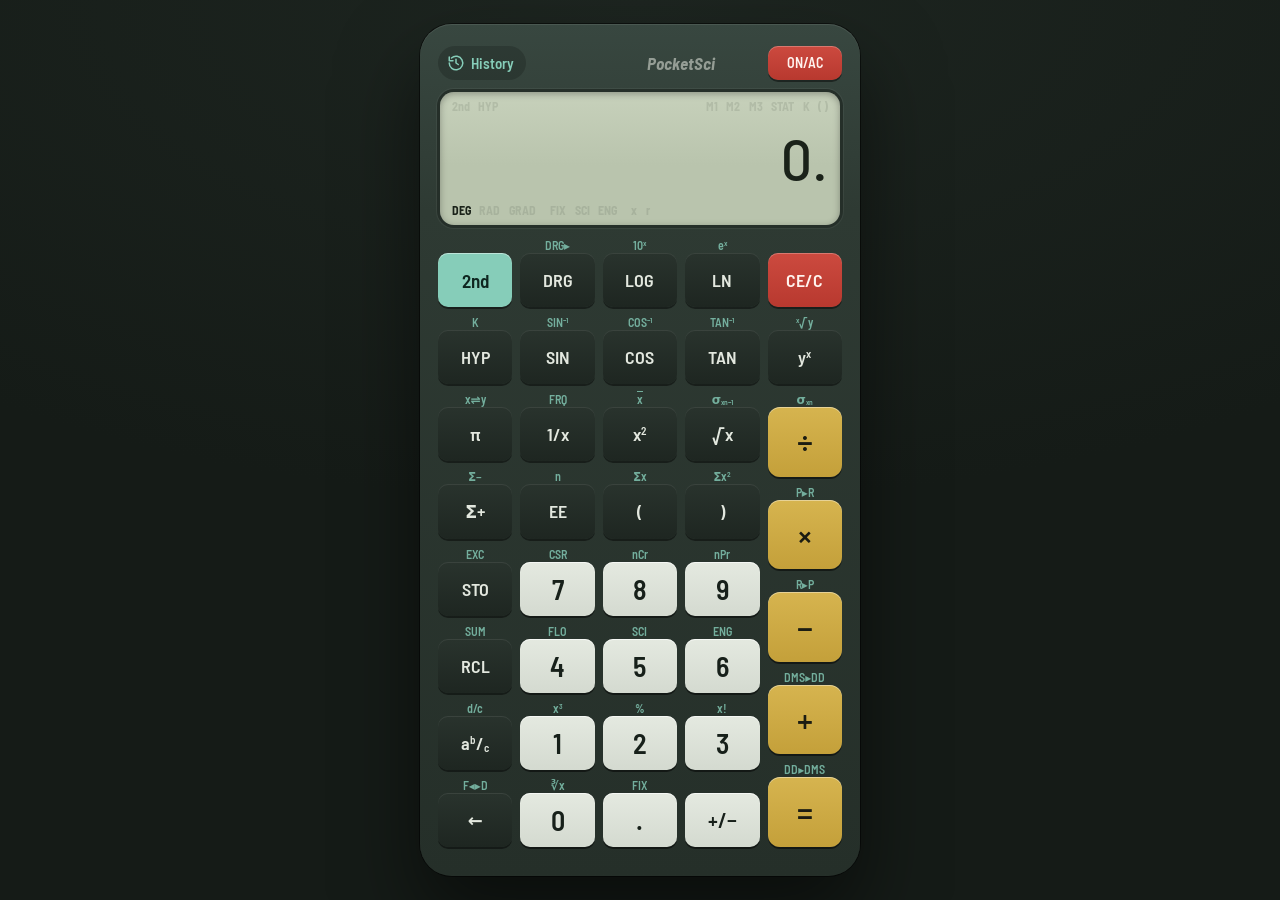
==== index.html @ e530f20f "Add files via upload" ====
<!doctype html>
<html lang="en">
<head>
  <meta charset="utf-8">
  <meta name="viewport" content="width=device-width, initial-scale=1, viewport-fit=cover">
  <meta name="theme-color" content="#2e3a33">
  <meta name="apple-mobile-web-app-capable" content="yes">
  <meta name="mobile-web-app-capable" content="yes">
  <meta name="apple-mobile-web-app-status-bar-style" content="black-translucent">
  <meta name="apple-mobile-web-app-title" content="PocketSci">
  <link rel="manifest" href="manifest.webmanifest">
  <link rel="apple-touch-icon" href="apple-touch-icon.png">
  <meta name="description" content="PocketSci: a pocket scientific calculator for your phone and computer. Fractions, DMS, statistics, 3 memories and the classic AOS order of operations.">
  <title>PocketSci</title>
  <link rel="icon" href="data:image/svg+xml,%3Csvg xmlns='http://www.w3.org/2000/svg' viewBox='0 0 32 32'%3E%3Crect x='5' y='1.5' width='22' height='29' rx='5' fill='%232e3a33'/%3E%3Crect x='8' y='5' width='16' height='7' rx='1.5' fill='%23b9c4ad'/%3E%3Crect x='8' y='15' width='4' height='3' rx='1' fill='%2386cdb9'/%3E%3Crect x='14' y='15' width='4' height='3' rx='1' fill='%23d4dad0'/%3E%3Crect x='20' y='15' width='4' height='3' rx='1' fill='%23c4a03a'/%3E%3Crect x='8' y='20' width='4' height='3' rx='1' fill='%23d4dad0'/%3E%3Crect x='14' y='20' width='4' height='3' rx='1' fill='%23d4dad0'/%3E%3Crect x='20' y='20' width='4' height='3' rx='1' fill='%23c4a03a'/%3E%3Crect x='8' y='25' width='4' height='3' rx='1' fill='%23d4dad0'/%3E%3Crect x='14' y='25' width='4' height='3' rx='1' fill='%23d4dad0'/%3E%3Crect x='20' y='25' width='4' height='3' rx='1' fill='%23c4a03a'/%3E%3C/svg%3E">
  <link rel="preconnect" href="https://fonts.googleapis.com">
  <link rel="preconnect" href="https://fonts.gstatic.com" crossorigin>
  <link rel="stylesheet" href="https://fonts.googleapis.com/css2?family=Barlow:wght@500;600&family=Barlow+Semi+Condensed:ital,wght@0,500;0,600;0,700;1,700&display=swap">
  <link rel="stylesheet" href="style.css">
  <script src="script.js" defer></script>
</head>
<body>
  <main class="calc" id="calc" aria-label="PocketSci scientific calculator">
    <header class="top">
      <button class="hist-btn" id="histBtn" type="button" aria-expanded="false" aria-controls="sheet">
        <svg viewBox="0 0 24 24" fill="none" stroke="currentColor" stroke-width="2" stroke-linecap="round" stroke-linejoin="round" aria-hidden="true">
          <path d="M3 12a9 9 0 1 0 3-6.7"/><path d="M3 4v5h5"/><path d="M12 7v5l3 2"/>
        </svg>
        <span>History</span>
      </button>
      <span class="brand" aria-hidden="true">PocketSci</span>
      <button class="key k-clear" type="button" data-id="onac" aria-label="On, all clear" title="On / all clear (resets memories and statistics)">ON/AC</button>
    </header>

    <section class="lcd" aria-label="Display">
      <div class="ind" id="indTop" aria-hidden="true"></div>
      <div class="readout" id="readout" role="status" aria-live="polite">
        <span class="line" id="line"><span class="prefix" id="prefix"></span><span class="num" id="num"></span><span class="exp" id="exp"></span></span>
      </div>
      <div class="ind" id="indBot" aria-hidden="true"></div>
    </section>

    <div class="padwrap">
      <div class="pad" id="pad" role="group" aria-label="Keypad"></div>

      <section class="sheet" id="sheet" aria-label="History" aria-hidden="true">
        <div class="sheet-head">
          <h2>History</h2>
          <button type="button" id="histClear">Clear</button>
          <button type="button" id="histClose" aria-label="Close history">✕</button>
        </div>
        <p class="hint" id="histHint">Tap a result to reuse it.</p>
        <ol class="hist-list" id="histList"></ol>
        <p class="empty" id="histEmpty">No calculations yet. Results appear here when you press =.</p>
      </section>
    </div>
  </main>
</body>
</html>
---- style.css ----
/* PocketSci — moss-graphite body, sage LCD, brass operators, mint shift */

:root {
  --page: #151b17;
  --body-hi: #384740;
  --body: #2e3a33;
  --body-lo: #252f29;
  --key-fn: #1e2621;
  --key-fn-hi: #29332d;
  --key-fn-ink: #e3e8df;
  --key-num: #d4dad0;
  --key-num-hi: #e4e9e0;
  --key-num-ink: #17201a;
  --key-op: #c4a03a;
  --key-op-hi: #d6b44f;
  --key-op-ink: #1b1c12;
  --key-clear: #b8392f;
  --key-clear-hi: #cc4a3f;
  --key-clear-ink: #fff3ee;
  --shift: #86cdb9;
  --shift-ink: #0f2620;
  --lcd: #b9c4ad;
  --lcd-hi: #c7d1bb;
  --lcd-ink: #1a2219;
  --lcd-ghost: rgba(26, 34, 25, 0.11);
  --sheet: #1f2823;
  --muted: rgba(227, 232, 223, 0.62);
  --font-ui: "Barlow Semi Condensed", "Arial Narrow", system-ui, -apple-system, sans-serif;
  --font-lcd: "Barlow", system-ui, -apple-system, "Segoe UI", sans-serif;
  color-scheme: dark;
}

* { box-sizing: border-box; margin: 0; padding: 0; }

html, body { height: 100%; }

html {
  -webkit-text-size-adjust: 100%;
  touch-action: manipulation;
  background: var(--page);
}

body {
  min-height: 100%;
  background: radial-gradient(120% 80% at 50% 0%, #1d2520 0%, var(--page) 70%);
  color: var(--key-fn-ink);
  font-family: var(--font-ui);
  overscroll-behavior: none;
  -webkit-tap-highlight-color: transparent;
  -webkit-user-select: none;
  user-select: none;
  -webkit-touch-callout: none;
}

button { font: inherit; color: inherit; }

.sr {
  position: absolute;
  width: 1px; height: 1px;
  overflow: hidden;
  clip: rect(0 0 0 0);
  white-space: nowrap;
}

/* ---------- Calculator body ---------- */
.calc {
  position: relative;
  display: flex;
  flex-direction: column;
  width: 100%;
  max-width: 480px;
  height: 100vh;
  height: 100dvh;
  min-height: 560px;
  margin: 0 auto;
  padding:
    max(env(safe-area-inset-top), 8px)
    max(env(safe-area-inset-right), 12px)
    max(env(safe-area-inset-bottom), 14px)
    max(env(safe-area-inset-left), 12px);
  background: linear-gradient(180deg, var(--body-hi) 0%, var(--body) 22%, var(--body-lo) 100%);
}

@media (min-width: 600px) and (min-height: 720px) {
  body { display: grid; place-items: center; padding: 24px; }
  .calc {
    width: 440px;
    height: min(920px, calc(100dvh - 48px));
    padding: 16px 18px 22px;
    border-radius: 32px;
    box-shadow:
      0 40px 80px rgba(0, 0, 0, 0.5),
      0 0 0 1px rgba(0, 0, 0, 0.5),
      inset 0 1px 0 rgba(255, 255, 255, 0.09);
  }
}

/* ---------- Top bar ---------- */
.top {
  display: grid;
  grid-template-columns: repeat(5, 1fr);
  column-gap: 8px;
  align-items: center;
  height: 46px;
  flex: none;
}

.hist-btn {
  grid-column: 1 / span 2;
  justify-self: start;
  display: inline-flex;
  align-items: center;
  gap: 6px;
  height: 34px;
  padding: 0 12px 0 9px;
  border: 0;
  border-radius: 17px;
  background: rgba(0, 0, 0, 0.18);
  color: var(--shift);
  font-size: 15px;
  font-weight: 600;
  cursor: pointer;
}
.hist-btn svg { width: 18px; height: 18px; }
.hist-btn[aria-expanded="true"] { background: var(--shift); color: var(--shift-ink); }

.brand {
  grid-column: 3 / span 2;
  justify-self: center;
  font-size: 17px;
  font-weight: 700;
  font-style: italic;
  letter-spacing: 0.01em;
  color: rgba(227, 232, 223, 0.55);
}

.top .key { height: 34px; font-size: 14px; }

/* ---------- LCD ---------- */
.lcd {
  flex: none;
  margin: 6px 2px 12px;
  padding: 7px 12px 8px;
  border-radius: 14px;
  background: linear-gradient(180deg, var(--lcd-hi), var(--lcd) 55%);
  color: var(--lcd-ink);
  box-shadow:
    inset 0 2px 7px rgba(0, 0, 0, 0.3),
    0 0 0 3px var(--body-lo),
    0 0 0 4px rgba(255, 255, 255, 0.05);
}

.ind {
  display: flex;
  align-items: center;
  gap: 0.7em;
  height: 14px;
  font-size: 12px;
  font-weight: 700;
  line-height: 1;
  white-space: nowrap;
}
.ind span { color: var(--lcd-ghost); }
.ind span.on { color: var(--lcd-ink); }
.ind .i-M1 { margin-left: auto; }
.ind .i-FIX, .ind .i-x { margin-left: 0.5em; }
.ind .prompt { margin-left: auto; color: var(--lcd-ink); min-width: 2em; text-align: right; }

.readout {
  display: flex;
  align-items: center;
  justify-content: flex-end;
  height: clamp(56px, 10dvh, 90px);
  overflow: hidden;
  font-family: var(--font-lcd);
  font-weight: 500;
  font-size: min(13vw, 7dvh, 58px);
  font-variant-numeric: tabular-nums;
  font-feature-settings: "tnum" 1;
  line-height: 1;
}

.line {
  display: inline-flex;
  align-items: baseline;
  white-space: nowrap;
}

.prefix { font-size: 0.42em; font-weight: 600; margin-right: 0.45em; }
.prefix:empty { display: none; }

.exp {
  align-self: flex-start;
  margin-left: 0.22em;
  font-size: 0.5em;
  line-height: 1;
}
.exp:empty { display: none; }

/* fraction glyphs drawn with borders so they render everywhere */
.fb, .ub {
  display: inline-block;
  position: relative;
  width: 0.26em;
  height: 0.5em;
  border-bottom: 0.075em solid currentColor;
}
.fb { border-right: 0.075em solid currentColor; margin: 0 0.08em 0 0.03em; }
.ub { border-left: 0.075em solid currentColor; margin: 0 0.03em 0 0.1em; }

/* ---------- Keypad ---------- */
.padwrap {
  position: relative;
  flex: 1;
  min-height: 0;
}

.pad {
  position: absolute;
  inset: 0;
  display: grid;
  grid-template-columns: repeat(5, 1fr);
  grid-template-rows: repeat(40, 1fr);
  column-gap: 8px;
  transition: opacity 0.18s ease;
}
.pad[inert] { opacity: 0; }

.cell {
  display: flex;
  flex-direction: column;
  min-width: 0;
  min-height: 0;
  padding-bottom: 7px;
}

.sec {
  flex: none;
  height: 16px;
  line-height: 16px;
  text-align: center;
  white-space: nowrap;
  font-size: 12px;
  font-weight: 600;
  color: var(--shift);
  opacity: 0.8;
  transition: opacity 0.12s, color 0.12s;
}

.key {
  flex: 1;
  min-height: 0;
  width: 100%;
  border: 0;
  border-radius: 10px;
  font-weight: 600;
  line-height: 1;
  cursor: pointer;
  touch-action: manipulation;
  transition: transform 0.05s, filter 0.05s;
}

.lbl { display: inline-block; transition: opacity 0.12s; }

.key sup, .sec sup { font-size: 0.62em; vertical-align: 0.55em; line-height: 0; }
.key sub, .sec sub { font-size: 0.62em; vertical-align: -0.2em; line-height: 0; }
.ol { text-decoration: overline; text-decoration-thickness: 0.08em; }

.k-fn {
  background: linear-gradient(180deg, var(--key-fn-hi), var(--key-fn));
  color: var(--key-fn-ink);
  font-size: clamp(14px, 2.3dvh, 18px);
  box-shadow: inset 0 1px 0 rgba(255, 255, 255, 0.08), 0 2px 0 rgba(0, 0, 0, 0.45);
}

.k-num {
  background: linear-gradient(180deg, var(--key-num-hi), var(--key-num));
  color: var(--key-num-ink);
  font-size: clamp(20px, 3.4dvh, 28px);
  box-shadow: inset 0 1px 0 rgba(255, 255, 255, 0.65), 0 2px 0 rgba(0, 0, 0, 0.5);
}
.k-num[data-id="neg"] { font-size: clamp(16px, 2.6dvh, 21px); }

.k-op {
  background: linear-gradient(180deg, var(--key-op-hi), var(--key-op));
  color: var(--key-op-ink);
  font-size: clamp(24px, 4dvh, 34px);
  font-weight: 500;
  border-radius: 12px;
  box-shadow: inset 0 1px 0 rgba(255, 255, 255, 0.4), 0 2px 0 rgba(0, 0, 0, 0.5);
}

.k-shift {
  background: var(--shift);
  color: var(--shift-ink);
  font-size: clamp(15px, 2.4dvh, 19px);
  box-shadow: inset 0 1px 0 rgba(255, 255, 255, 0.45), 0 2px 0 rgba(0, 0, 0, 0.45);
}

.k-clear {
  background: linear-gradient(180deg, var(--key-clear-hi), var(--key-clear));
  color: var(--key-clear-ink);
  font-size: clamp(14px, 2.3dvh, 18px);
  box-shadow: inset 0 1px 0 rgba(255, 255, 255, 0.25), 0 2px 0 rgba(0, 0, 0, 0.45);
}

.key.pressed {
  transform: translateY(1.5px);
  filter: brightness(0.9);
  box-shadow: inset 0 1px 0 rgba(255, 255, 255, 0.05), 0 0.5px 0 rgba(0, 0, 0, 0.45);
}

.key.is-on { box-shadow: 0 0 0 2px var(--body), 0 0 0 4px var(--shift); }

.key:focus-visible, .hist-btn:focus-visible, .sheet button:focus-visible {
  outline: 2px solid var(--shift);
  outline-offset: 2px;
}

/* 2nd mode: second labels light up, primary labels step back */
.calc.is-shift .sec { opacity: 1; text-shadow: 0 0 12px rgba(134, 205, 185, 0.5); }
.calc.is-shift .pad .key:not(.k-shift) .lbl { opacity: 0.4; }

/* ---------- History sheet ---------- */
.sheet {
  position: absolute;
  inset: 0 0 7px;
  display: flex;
  flex-direction: column;
  border-radius: 16px;
  background: var(--sheet);
  box-shadow: 0 0 0 1px rgba(255, 255, 255, 0.06), 0 -10px 30px rgba(0, 0, 0, 0.25);
  opacity: 0;
  visibility: hidden;
  transform: translateY(12px);
  transition: opacity 0.18s ease, transform 0.18s ease, visibility 0s linear 0.18s;
  -webkit-user-select: text;
  user-select: text;
}
.sheet.open {
  opacity: 1;
  visibility: visible;
  transform: none;
  transition: opacity 0.18s ease, transform 0.18s ease, visibility 0s;
}

.sheet-head {
  display: flex;
  align-items: center;
  gap: 8px;
  padding: 12px 10px 4px 16px;
}
.sheet-head h2 { flex: 1; font-size: 20px; font-weight: 700; }

.sheet-head button {
  height: 34px;
  min-width: 34px;
  padding: 0 12px;
  border: 0;
  border-radius: 17px;
  background: rgba(255, 255, 255, 0.07);
  font-size: 15px;
  font-weight: 600;
  cursor: pointer;
}
.sheet-head button:disabled { opacity: 0.35; cursor: default; }
#histClose { padding: 0; font-size: 18px; }

.hint { padding: 0 16px 8px; font-size: 14px; color: var(--muted); }

.hist-list {
  flex: 1;
  min-height: 0;
  overflow-y: auto;
  -webkit-overflow-scrolling: touch;
  overscroll-behavior: contain;
  list-style: none;
  padding: 0 8px 10px;
}

.hist-list:empty { display: none; }

.hist-item + .hist-item { border-top: 1px solid rgba(255, 255, 255, 0.06); }

.hist-item button {
  display: flex;
  flex-direction: column;
  align-items: flex-end;
  gap: 2px;
  width: 100%;
  padding: 10px 8px;
  border: 0;
  border-radius: 10px;
  background: transparent;
  text-align: right;
  cursor: pointer;
}
.hist-item button:active { background: rgba(255, 255, 255, 0.06); }

.hist-expr {
  font-family: var(--font-lcd);
  font-size: 16px;
  color: var(--muted);
  overflow-wrap: anywhere;
}
.hist-res {
  font-family: var(--font-lcd);
  font-size: 26px;
  font-weight: 500;
  font-variant-numeric: tabular-nums;
  overflow-wrap: anywhere;
}

.empty {
  margin: auto;
  padding: 24px;
  max-width: 26ch;
  text-align: center;
  font-size: 15px;
  line-height: 1.4;
  color: var(--muted);
}
.empty[hidden] { display: none; }

@media (hover: hover) {
  .hist-item button:hover { background: rgba(255, 255, 255, 0.05); }
  .key:hover { filter: brightness(1.06); }
  .key.pressed:hover { filter: brightness(0.9); }
}

@media (prefers-reduced-motion: reduce) {
  *, .sheet, .sheet.open { transition: none !important; }
}
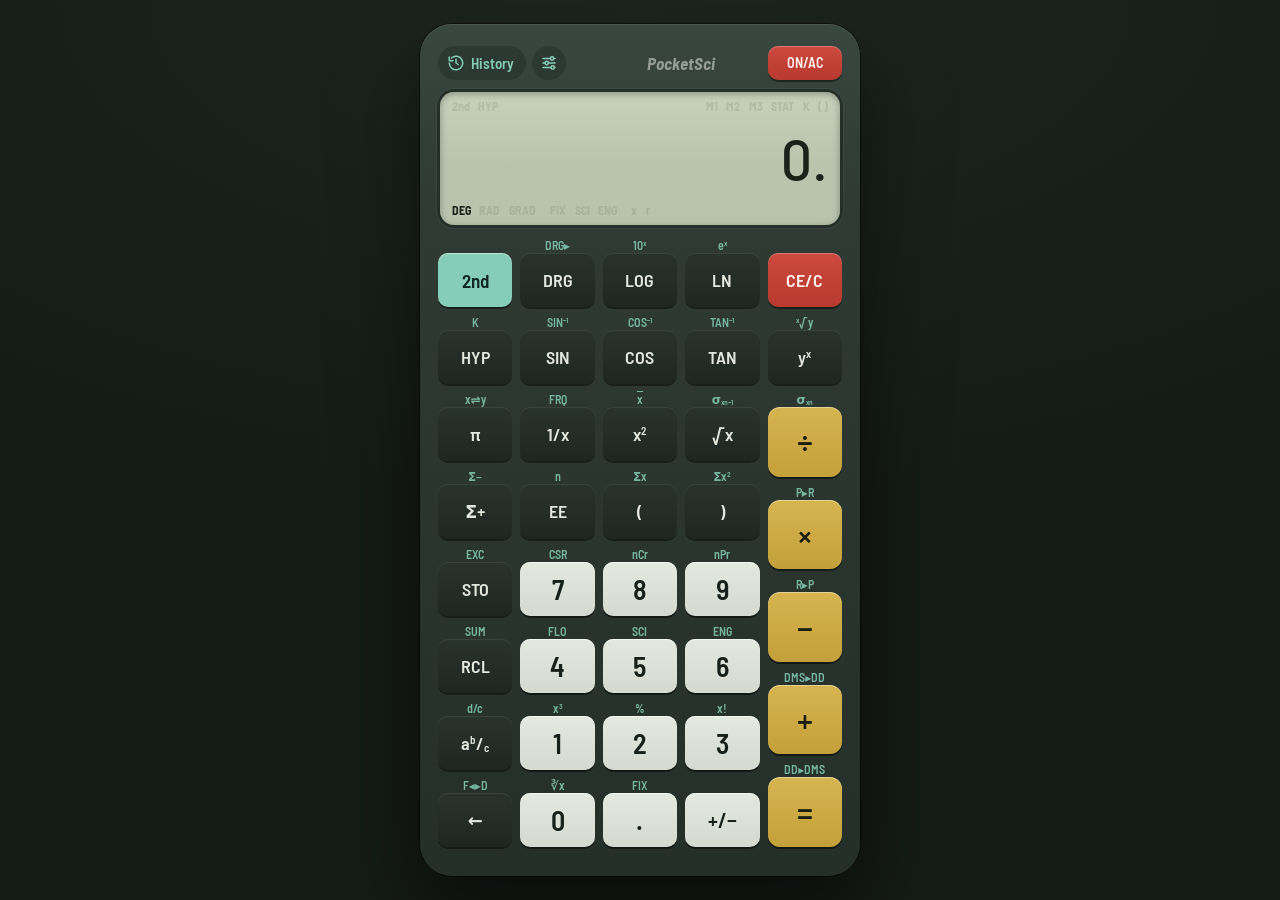
==== commit 81737893: "Add files via upload" ====
--- a/index.html
+++ b/index.html
@@ -1,5 +1,5 @@
 <!doctype html>
-<html lang="en">
+<html lang="en" data-theme="retro">
 <head>
   <meta charset="utf-8">
   <meta name="viewport" content="width=device-width, initial-scale=1, viewport-fit=cover">
@@ -16,18 +16,45 @@
   <link rel="preconnect" href="https://fonts.googleapis.com">
   <link rel="preconnect" href="https://fonts.gstatic.com" crossorigin>
   <link rel="stylesheet" href="https://fonts.googleapis.com/css2?family=Barlow:wght@500;600&family=Barlow+Semi+Condensed:ital,wght@0,500;0,600;0,700;1,700&display=swap">
+  <script>
+    /* Apply saved appearance before the first paint (no colour flash) */
+    (function () {
+      var r = document.documentElement, s = {};
+      try { s = JSON.parse(localStorage.getItem('pocketsci.settings') || '{}'); } catch (e) {}
+      var metas = { retro: '#2e3a33', dark: '#1b1c20', amoled: '#000000', minimal: '#f6f7f8' };
+      var t = metas[s.theme] ? s.theme : 'retro';
+      r.setAttribute('data-theme', t);
+      if (s.accent && s.accentInk) {
+        r.style.setProperty('--user-accent', s.accent);
+        r.style.setProperty('--user-accent-ink', s.accentInk);
+      }
+      var m = document.querySelector('meta[name="theme-color"]');
+      if (m) m.setAttribute('content', metas[t]);
+      if (navigator.standalone || (window.matchMedia && matchMedia('(display-mode: standalone)').matches)) {
+        r.classList.add('standalone');
+      }
+    })();
+  </script>
   <link rel="stylesheet" href="style.css">
   <script src="script.js" defer></script>
 </head>
 <body>
   <main class="calc" id="calc" aria-label="PocketSci scientific calculator">
     <header class="top">
-      <button class="hist-btn" id="histBtn" type="button" aria-expanded="false" aria-controls="sheet">
-        <svg viewBox="0 0 24 24" fill="none" stroke="currentColor" stroke-width="2" stroke-linecap="round" stroke-linejoin="round" aria-hidden="true">
-          <path d="M3 12a9 9 0 1 0 3-6.7"/><path d="M3 4v5h5"/><path d="M12 7v5l3 2"/>
-        </svg>
-        <span>History</span>
-      </button>
+      <div class="top-left">
+        <button class="chip" id="histBtn" type="button" aria-expanded="false" aria-controls="history">
+          <svg viewBox="0 0 24 24" fill="none" stroke="currentColor" stroke-width="2" stroke-linecap="round" stroke-linejoin="round" aria-hidden="true">
+            <path d="M3 12a9 9 0 1 0 3-6.7"/><path d="M3 4v5h5"/><path d="M12 7v5l3 2"/>
+          </svg>
+          <span class="chip-label">History</span>
+        </button>
+        <button class="chip chip-icon" id="setBtn" type="button" aria-label="Settings" aria-expanded="false" aria-controls="settings">
+          <svg viewBox="0 0 24 24" fill="none" stroke="currentColor" stroke-width="2" stroke-linecap="round" aria-hidden="true">
+            <path d="M4 6h9M19 6h1M4 12h3M11 12h9M4 18h11M19 18h1"/>
+            <circle cx="16" cy="6" r="2.2"/><circle cx="9" cy="12" r="2.2"/><circle cx="17" cy="18" r="2.2"/>
+          </svg>
+        </button>
+      </div>
       <span class="brand" aria-hidden="true">PocketSci</span>
       <button class="key k-clear" type="button" data-id="onac" aria-label="On, all clear" title="On / all clear (resets memories and statistics)">ON/AC</button>
     </header>
@@ -43,16 +70,58 @@
     <div class="padwrap">
       <div class="pad" id="pad" role="group" aria-label="Keypad"></div>
 
-      <section class="sheet" id="sheet" aria-label="History" aria-hidden="true">
+      <section class="sheet" id="history" aria-label="History" aria-hidden="true">
         <div class="sheet-head">
           <h2>History</h2>
           <button type="button" id="histClear">Clear</button>
-          <button type="button" id="histClose" aria-label="Close history">✕</button>
+          <button type="button" id="histClose" class="round" aria-label="Close history">✕</button>
         </div>
         <p class="hint" id="histHint">Tap a result to reuse it.</p>
         <ol class="hist-list" id="histList"></ol>
         <p class="empty" id="histEmpty">No calculations yet. Results appear here when you press =.</p>
       </section>
+
+      <section class="sheet" id="settings" aria-label="Settings" aria-hidden="true">
+        <div class="sheet-head">
+          <h2>Settings</h2>
+          <button type="button" id="setClose" class="round" aria-label="Close settings">✕</button>
+        </div>
+        <div class="sheet-body">
+          <h3 id="themeLabel">Theme</h3>
+          <div class="themes" role="radiogroup" aria-labelledby="themeLabel">
+            <button type="button" class="theme-opt" role="radio" data-theme-opt="retro">
+              <span class="pv" style="--pb:#2e3a33;--pl:#b9c4ad;--pk:#d4dad0;--po:#c4a03a"><span class="pv-lcd"></span><span class="pv-keys"><i></i><i></i><i></i><i></i><i></i><i></i></span></span>
+              <span class="theme-name">Retro</span>
+            </button>
+            <button type="button" class="theme-opt" role="radio" data-theme-opt="dark">
+              <span class="pv" style="--pb:#1b1c20;--pl:#0d0f11;--pk:#45484f;--po:#f0a04b"><span class="pv-lcd"></span><span class="pv-keys"><i></i><i></i><i></i><i></i><i></i><i></i></span></span>
+              <span class="theme-name">Dark</span>
+            </button>
+            <button type="button" class="theme-opt" role="radio" data-theme-opt="amoled">
+              <span class="pv" style="--pb:#000;--pl:#000;--pk:#0e0e0e;--po:#b69cff;--pe:#3a3a3a"><span class="pv-lcd"></span><span class="pv-keys"><i></i><i></i><i></i><i></i><i></i><i></i></span></span>
+              <span class="theme-name">AMOLED</span>
+            </button>
+            <button type="button" class="theme-opt" role="radio" data-theme-opt="minimal">
+              <span class="pv" style="--pb:#f6f7f8;--pl:#fff;--pk:#fff;--po:#5fb3f9;--pe:#dcdde1"><span class="pv-lcd"></span><span class="pv-keys"><i></i><i></i><i></i><i></i><i></i><i></i></span></span>
+              <span class="theme-name">Minimal</span>
+            </button>
+          </div>
+
+          <h3 id="accentLabel">Accent color</h3>
+          <div class="accents" id="accents" role="radiogroup" aria-labelledby="accentLabel"></div>
+
+          <h3>Feedback</h3>
+          <label class="toggle-row" for="hapticToggle">
+            <span class="toggle-text">
+              <span class="toggle-title">Haptic feedback</span>
+              <span class="toggle-sub">A light tap on each key press. On iPhone, this needs iOS 18 or later.</span>
+            </span>
+            <input type="checkbox" id="hapticToggle" switch>
+          </label>
+
+          <p class="foot">Settings are saved on this device.</p>
+        </div>
+      </section>
     </div>
   </main>
 </body>
--- a/style.css
+++ b/style.css
@@ -1,34 +1,207 @@
-/* PocketSci — moss-graphite body, sage LCD, brass operators, mint shift */
-
-:root {
+/* PocketSci — themes: Retro (default), Dark, AMOLED, Minimal.
+   Every colour comes from the theme variables below; the accent can be
+   overridden by the user through --user-accent / --user-accent-ink. */
+
+/* ================= Themes ================= */
+
+:root,
+[data-theme="retro"] {
   --page: #151b17;
-  --body-hi: #384740;
-  --body: #2e3a33;
-  --body-lo: #252f29;
-  --key-fn: #1e2621;
-  --key-fn-hi: #29332d;
-  --key-fn-ink: #e3e8df;
-  --key-num: #d4dad0;
-  --key-num-hi: #e4e9e0;
-  --key-num-ink: #17201a;
-  --key-op: #c4a03a;
-  --key-op-hi: #d6b44f;
-  --key-op-ink: #1b1c12;
-  --key-clear: #b8392f;
-  --key-clear-hi: #cc4a3f;
-  --key-clear-ink: #fff3ee;
-  --shift: #86cdb9;
-  --shift-ink: #0f2620;
-  --lcd: #b9c4ad;
-  --lcd-hi: #c7d1bb;
+  --page-bg: radial-gradient(120% 80% at 50% 0%, #1d2520 0%, #151b17 70%);
+  --body-bg: linear-gradient(180deg, #384740 0%, #2e3a33 22%, #252f29 100%);
+  --body-solid: #2e3a33;
+  --calc-shadow: 0 40px 80px rgba(0, 0, 0, 0.5), 0 0 0 1px rgba(0, 0, 0, 0.5), inset 0 1px 0 rgba(255, 255, 255, 0.09);
+  --ink: #e3e8df;
+  --muted: rgba(227, 232, 223, 0.62);
+  --brand-ink: rgba(227, 232, 223, 0.55);
+  --chip-bg: rgba(0, 0, 0, 0.18);
+
+  --accent: var(--user-accent, #86cdb9);
+  --accent-ink: var(--user-accent-ink, #0f2620);
+  --accent-text: var(--accent);
+
+  --lcd-bg: linear-gradient(180deg, #c7d1bb, #b9c4ad 55%);
   --lcd-ink: #1a2219;
   --lcd-ghost: rgba(26, 34, 25, 0.11);
-  --sheet: #1f2823;
-  --muted: rgba(227, 232, 223, 0.62);
-  --font-ui: "Barlow Semi Condensed", "Arial Narrow", system-ui, -apple-system, sans-serif;
-  --font-lcd: "Barlow", system-ui, -apple-system, "Segoe UI", sans-serif;
+  --lcd-shadow: inset 0 2px 7px rgba(0, 0, 0, 0.3), 0 0 0 3px #252f29, 0 0 0 4px rgba(255, 255, 255, 0.05);
+
+  --k-weight: 600;
+  --k-fn-bg: linear-gradient(180deg, #29332d, #1e2621);
+  --k-fn-ink: #e3e8df;
+  --k-fn-shadow: inset 0 1px 0 rgba(255, 255, 255, 0.08), 0 2px 0 rgba(0, 0, 0, 0.45);
+  --k-num-bg: linear-gradient(180deg, #e4e9e0, #d4dad0);
+  --k-num-ink: #17201a;
+  --k-num-shadow: inset 0 1px 0 rgba(255, 255, 255, 0.65), 0 2px 0 rgba(0, 0, 0, 0.5);
+  --k-op-bg: linear-gradient(180deg, #d6b44f, #c4a03a);
+  --k-op-ink: #1b1c12;
+  --k-op-shadow: inset 0 1px 0 rgba(255, 255, 255, 0.4), 0 2px 0 rgba(0, 0, 0, 0.5);
+  --k-eq-bg: var(--k-op-bg);
+  --k-eq-ink: var(--k-op-ink);
+  --k-eq-shadow: var(--k-op-shadow);
+  --k-shift-bg: var(--accent);
+  --k-shift-ink: var(--accent-ink);
+  --k-shift-shadow: inset 0 1px 0 rgba(255, 255, 255, 0.45), 0 2px 0 rgba(0, 0, 0, 0.45);
+  --k-clear-bg: linear-gradient(180deg, #cc4a3f, #b8392f);
+  --k-clear-ink: #fff3ee;
+  --k-clear-shadow: inset 0 1px 0 rgba(255, 255, 255, 0.25), 0 2px 0 rgba(0, 0, 0, 0.45);
+  --k-press: rgba(0, 0, 0, 0.16);
+
+  --sheet-bg: #1f2823;
+  --sheet-edge: 0 0 0 1px rgba(255, 255, 255, 0.06), 0 -10px 30px rgba(0, 0, 0, 0.25);
+  --tile-bg: rgba(255, 255, 255, 0.06);
+  --line: rgba(255, 255, 255, 0.06);
+
   color-scheme: dark;
 }
+
+[data-theme="dark"] {
+  --page: #0e0f11;
+  --page-bg: radial-gradient(120% 80% at 50% 0%, #1a1b1f 0%, #0e0f11 70%);
+  --body-bg: linear-gradient(180deg, #25272c 0%, #1b1c20 25%, #17181b 100%);
+  --body-solid: #1b1c20;
+  --calc-shadow: 0 40px 80px rgba(0, 0, 0, 0.55), 0 0 0 1px rgba(255, 255, 255, 0.05);
+  --ink: #eceef2;
+  --muted: rgba(236, 238, 242, 0.58);
+  --brand-ink: rgba(236, 238, 242, 0.42);
+  --chip-bg: rgba(255, 255, 255, 0.07);
+
+  --accent: var(--user-accent, #f0a04b);
+  --accent-ink: var(--user-accent-ink, #111111);
+  --accent-text: var(--accent);
+
+  --lcd-bg: linear-gradient(180deg, #131518, #0d0f11);
+  --lcd-ink: #f1f3f6;
+  --lcd-ghost: rgba(241, 243, 246, 0.09);
+  --lcd-shadow: inset 0 1px 4px rgba(0, 0, 0, 0.6), 0 0 0 1px rgba(255, 255, 255, 0.07);
+
+  --k-weight: 600;
+  --k-fn-bg: linear-gradient(180deg, #33363c, #2b2d33);
+  --k-fn-ink: #eceef2;
+  --k-fn-shadow: inset 0 1px 0 rgba(255, 255, 255, 0.05), 0 1px 0 rgba(0, 0, 0, 0.55);
+  --k-num-bg: linear-gradient(180deg, #4c4f57, #43464d);
+  --k-num-ink: #ffffff;
+  --k-num-shadow: inset 0 1px 0 rgba(255, 255, 255, 0.07), 0 1px 0 rgba(0, 0, 0, 0.55);
+  --k-op-bg: var(--accent);
+  --k-op-ink: var(--accent-ink);
+  --k-op-shadow: inset 0 1px 0 rgba(255, 255, 255, 0.25), 0 1px 0 rgba(0, 0, 0, 0.55);
+  --k-eq-bg: var(--k-op-bg);
+  --k-eq-ink: var(--k-op-ink);
+  --k-eq-shadow: var(--k-op-shadow);
+  --k-shift-bg: color-mix(in oklab, var(--accent) 24%, #2b2d33);
+  --k-shift-ink: var(--accent);
+  --k-shift-shadow: inset 0 0 0 1px color-mix(in oklab, var(--accent) 45%, transparent), 0 1px 0 rgba(0, 0, 0, 0.55);
+  --k-clear-bg: linear-gradient(180deg, #d4574d, #c2443a);
+  --k-clear-ink: #ffffff;
+  --k-clear-shadow: inset 0 1px 0 rgba(255, 255, 255, 0.2), 0 1px 0 rgba(0, 0, 0, 0.55);
+  --k-press: rgba(255, 255, 255, 0.12);
+
+  --sheet-bg: #202226;
+  --sheet-edge: 0 0 0 1px rgba(255, 255, 255, 0.07), 0 -10px 30px rgba(0, 0, 0, 0.3);
+  --tile-bg: rgba(255, 255, 255, 0.06);
+  --line: rgba(255, 255, 255, 0.07);
+
+  color-scheme: dark;
+}
+
+[data-theme="amoled"] {
+  --page: #000000;
+  --page-bg: #000000;
+  --body-bg: #000000;
+  --body-solid: #000000;
+  --calc-shadow: 0 0 0 1px #262626;
+  --ink: #f2f2f2;
+  --muted: rgba(242, 242, 242, 0.55);
+  --brand-ink: rgba(242, 242, 242, 0.38);
+  --chip-bg: #0f0f0f;
+
+  --accent: var(--user-accent, #b69cff);
+  --accent-ink: var(--user-accent-ink, #111111);
+  --accent-text: var(--accent);
+
+  --lcd-bg: #000000;
+  --lcd-ink: #ffffff;
+  --lcd-ghost: rgba(255, 255, 255, 0.08);
+  --lcd-shadow: inset 0 0 0 1px #2c2c2c;
+
+  --k-weight: 500;
+  --k-fn-bg: #000000;
+  --k-fn-ink: #e8e8e8;
+  --k-fn-shadow: inset 0 0 0 1px #2c2c2c;
+  --k-num-bg: #0e0e0e;
+  --k-num-ink: #ffffff;
+  --k-num-shadow: inset 0 0 0 1px #383838;
+  --k-op-bg: #000000;
+  --k-op-ink: var(--accent);
+  --k-op-shadow: inset 0 0 0 1.5px var(--accent);
+  --k-eq-bg: var(--accent);
+  --k-eq-ink: var(--accent-ink);
+  --k-eq-shadow: none;
+  --k-shift-bg: #000000;
+  --k-shift-ink: var(--accent);
+  --k-shift-shadow: inset 0 0 0 1.5px var(--accent);
+  --k-clear-bg: #000000;
+  --k-clear-ink: #ff5d52;
+  --k-clear-shadow: inset 0 0 0 1.5px #ff5d52;
+  --k-press: rgba(255, 255, 255, 0.16);
+
+  --sheet-bg: #000000;
+  --sheet-edge: inset 0 0 0 1px #2c2c2c;
+  --tile-bg: #0f0f0f;
+  --line: #1f1f1f;
+
+  color-scheme: dark;
+}
+
+[data-theme="minimal"] {
+  --page: #e8e9ec;
+  --page-bg: #e8e9ec;
+  --body-bg: #f6f7f8;
+  --body-solid: #f6f7f8;
+  --calc-shadow: 0 30px 60px rgba(20, 22, 28, 0.12), 0 0 0 1px rgba(20, 22, 28, 0.06);
+  --ink: #1c1d21;
+  --muted: rgba(28, 29, 33, 0.55);
+  --brand-ink: rgba(28, 29, 33, 0.35);
+  --chip-bg: rgba(20, 22, 28, 0.05);
+
+  --accent: var(--user-accent, #5fb3f9);
+  --accent-ink: var(--user-accent-ink, #111111);
+  --accent-text: color-mix(in oklab, var(--accent) 62%, #000);
+
+  --lcd-bg: #ffffff;
+  --lcd-ink: #16171a;
+  --lcd-ghost: rgba(22, 23, 26, 0.07);
+  --lcd-shadow: inset 0 0 0 1px #e1e2e6;
+
+  --k-weight: 500;
+  --k-fn-bg: #eaebee;
+  --k-fn-ink: #1c1d21;
+  --k-fn-shadow: none;
+  --k-num-bg: #ffffff;
+  --k-num-ink: #16171a;
+  --k-num-shadow: inset 0 0 0 1px #e1e2e6;
+  --k-op-bg: color-mix(in oklab, var(--accent) 18%, #ffffff);
+  --k-op-ink: var(--accent-text);
+  --k-op-shadow: none;
+  --k-eq-bg: var(--accent);
+  --k-eq-ink: var(--accent-ink);
+  --k-eq-shadow: none;
+  --k-shift-bg: color-mix(in oklab, var(--accent) 18%, #ffffff);
+  --k-shift-ink: var(--accent-text);
+  --k-shift-shadow: none;
+  --k-clear-bg: #fbe6e3;
+  --k-clear-ink: #b8392f;
+  --k-clear-shadow: none;
+  --k-press: rgba(0, 0, 0, 0.07);
+
+  --sheet-bg: #ffffff;
+  --sheet-edge: 0 0 0 1px #e1e2e6, 0 -10px 30px rgba(20, 22, 28, 0.06);
+  --tile-bg: #f1f2f4;
+  --line: #ececef;
+
+  color-scheme: light;
+}
+
+/* ================= Base ================= */
 
 * { box-sizing: border-box; margin: 0; padding: 0; }
 
@@ -38,12 +211,14 @@
   -webkit-text-size-adjust: 100%;
   touch-action: manipulation;
   background: var(--page);
+  --font-ui: "Barlow Semi Condensed", "Arial Narrow", system-ui, -apple-system, sans-serif;
+  --font-lcd: "Barlow", system-ui, -apple-system, "Segoe UI", sans-serif;
 }
 
 body {
   min-height: 100%;
-  background: radial-gradient(120% 80% at 50% 0%, #1d2520 0%, var(--page) 70%);
-  color: var(--key-fn-ink);
+  background: var(--page-bg);
+  color: var(--ink);
   font-family: var(--font-ui);
   overscroll-behavior: none;
   -webkit-tap-highlight-color: transparent;
@@ -62,7 +237,8 @@
   white-space: nowrap;
 }
 
-/* ---------- Calculator body ---------- */
+/* ================= Calculator body ================= */
+
 .calc {
   position: relative;
   display: flex;
@@ -78,7 +254,7 @@
     max(env(safe-area-inset-right), 12px)
     max(env(safe-area-inset-bottom), 14px)
     max(env(safe-area-inset-left), 12px);
-  background: linear-gradient(180deg, var(--body-hi) 0%, var(--body) 22%, var(--body-lo) 100%);
+  background: var(--body-bg);
 }
 
 @media (min-width: 600px) and (min-height: 720px) {
@@ -88,14 +264,22 @@
     height: min(920px, calc(100dvh - 48px));
     padding: 16px 18px 22px;
     border-radius: 32px;
-    box-shadow:
-      0 40px 80px rgba(0, 0, 0, 0.5),
-      0 0 0 1px rgba(0, 0, 0, 0.5),
-      inset 0 1px 0 rgba(255, 255, 255, 0.09);
+    box-shadow: var(--calc-shadow);
   }
 }
 
-/* ---------- Top bar ---------- */
+/* Light theme in the installed iPhone app: the status bar text is always
+   white, so give it a dark strip to sit on. */
+.standalone[data-theme="minimal"] .calc::before {
+  content: "";
+  position: absolute;
+  top: 0; left: 0; right: 0;
+  height: env(safe-area-inset-top, 0px);
+  background: #1c1d21;
+}
+
+/* ================= Top bar ================= */
+
 .top {
   display: grid;
   grid-template-columns: repeat(5, 1fr);
@@ -105,24 +289,38 @@
   flex: none;
 }
 
-.hist-btn {
+.top-left {
   grid-column: 1 / span 2;
-  justify-self: start;
+  display: flex;
+  align-items: center;
+  gap: 6px;
+  min-width: 0;
+}
+
+.chip {
   display: inline-flex;
   align-items: center;
+  justify-content: center;
   gap: 6px;
   height: 34px;
   padding: 0 12px 0 9px;
   border: 0;
   border-radius: 17px;
-  background: rgba(0, 0, 0, 0.18);
-  color: var(--shift);
+  background: var(--chip-bg);
+  color: var(--accent-text);
   font-size: 15px;
   font-weight: 600;
   cursor: pointer;
-}
-.hist-btn svg { width: 18px; height: 18px; }
-.hist-btn[aria-expanded="true"] { background: var(--shift); color: var(--shift-ink); }
+  flex: none;
+}
+.chip svg { width: 18px; height: 18px; flex: none; }
+.chip-icon { width: 34px; padding: 0; }
+.chip[aria-expanded="true"] { background: var(--accent); color: var(--accent-ink); }
+
+@media (max-width: 379px) {
+  .chip-label { display: none; }
+  #histBtn { width: 34px; padding: 0; }
+}
 
 .brand {
   grid-column: 3 / span 2;
@@ -131,23 +329,21 @@
   font-weight: 700;
   font-style: italic;
   letter-spacing: 0.01em;
-  color: rgba(227, 232, 223, 0.55);
+  color: var(--brand-ink);
 }
 
 .top .key { height: 34px; font-size: 14px; }
 
-/* ---------- LCD ---------- */
+/* ================= LCD ================= */
+
 .lcd {
   flex: none;
   margin: 6px 2px 12px;
   padding: 7px 12px 8px;
   border-radius: 14px;
-  background: linear-gradient(180deg, var(--lcd-hi), var(--lcd) 55%);
+  background: var(--lcd-bg);
   color: var(--lcd-ink);
-  box-shadow:
-    inset 0 2px 7px rgba(0, 0, 0, 0.3),
-    0 0 0 3px var(--body-lo),
-    0 0 0 4px rgba(255, 255, 255, 0.05);
+  box-shadow: var(--lcd-shadow);
 }
 
 .ind {
@@ -208,7 +404,8 @@
 .fb { border-right: 0.075em solid currentColor; margin: 0 0.08em 0 0.03em; }
 .ub { border-left: 0.075em solid currentColor; margin: 0 0.03em 0 0.1em; }
 
-/* ---------- Keypad ---------- */
+/* ================= Keypad ================= */
+
 .padwrap {
   position: relative;
   flex: 1;
@@ -242,23 +439,35 @@
   white-space: nowrap;
   font-size: 12px;
   font-weight: 600;
-  color: var(--shift);
-  opacity: 0.8;
-  transition: opacity 0.12s, color 0.12s;
+  color: var(--accent-text);
+  opacity: 0.85;
+  transition: opacity 0.12s;
 }
 
 .key {
+  position: relative;
   flex: 1;
   min-height: 0;
   width: 100%;
   border: 0;
   border-radius: 10px;
-  font-weight: 600;
+  font-weight: var(--k-weight);
   line-height: 1;
   cursor: pointer;
   touch-action: manipulation;
-  transition: transform 0.05s, filter 0.05s;
-}
+  transition: transform 0.05s;
+}
+.key::after {
+  content: "";
+  position: absolute;
+  inset: 0;
+  border-radius: inherit;
+  background: var(--k-press);
+  opacity: 0;
+  pointer-events: none;
+}
+.key.pressed { transform: translateY(1.5px); }
+.key.pressed::after { opacity: 1; }
 
 .lbl { display: inline-block; transition: opacity 0.12s; }
 
@@ -267,75 +476,78 @@
 .ol { text-decoration: overline; text-decoration-thickness: 0.08em; }
 
 .k-fn {
-  background: linear-gradient(180deg, var(--key-fn-hi), var(--key-fn));
-  color: var(--key-fn-ink);
+  background: var(--k-fn-bg);
+  color: var(--k-fn-ink);
+  box-shadow: var(--k-fn-shadow);
   font-size: clamp(14px, 2.3dvh, 18px);
-  box-shadow: inset 0 1px 0 rgba(255, 255, 255, 0.08), 0 2px 0 rgba(0, 0, 0, 0.45);
 }
 
 .k-num {
-  background: linear-gradient(180deg, var(--key-num-hi), var(--key-num));
-  color: var(--key-num-ink);
+  background: var(--k-num-bg);
+  color: var(--k-num-ink);
+  box-shadow: var(--k-num-shadow);
   font-size: clamp(20px, 3.4dvh, 28px);
-  box-shadow: inset 0 1px 0 rgba(255, 255, 255, 0.65), 0 2px 0 rgba(0, 0, 0, 0.5);
 }
 .k-num[data-id="neg"] { font-size: clamp(16px, 2.6dvh, 21px); }
 
 .k-op {
-  background: linear-gradient(180deg, var(--key-op-hi), var(--key-op));
-  color: var(--key-op-ink);
+  background: var(--k-op-bg);
+  color: var(--k-op-ink);
+  box-shadow: var(--k-op-shadow);
   font-size: clamp(24px, 4dvh, 34px);
   font-weight: 500;
   border-radius: 12px;
-  box-shadow: inset 0 1px 0 rgba(255, 255, 255, 0.4), 0 2px 0 rgba(0, 0, 0, 0.5);
+}
+.k-op.k-eq {
+  background: var(--k-eq-bg);
+  color: var(--k-eq-ink);
+  box-shadow: var(--k-eq-shadow);
 }
 
 .k-shift {
-  background: var(--shift);
-  color: var(--shift-ink);
+  background: var(--k-shift-bg);
+  color: var(--k-shift-ink);
+  box-shadow: var(--k-shift-shadow);
   font-size: clamp(15px, 2.4dvh, 19px);
-  box-shadow: inset 0 1px 0 rgba(255, 255, 255, 0.45), 0 2px 0 rgba(0, 0, 0, 0.45);
 }
 
 .k-clear {
-  background: linear-gradient(180deg, var(--key-clear-hi), var(--key-clear));
-  color: var(--key-clear-ink);
+  background: var(--k-clear-bg);
+  color: var(--k-clear-ink);
+  box-shadow: var(--k-clear-shadow);
   font-size: clamp(14px, 2.3dvh, 18px);
-  box-shadow: inset 0 1px 0 rgba(255, 255, 255, 0.25), 0 2px 0 rgba(0, 0, 0, 0.45);
-}
-
-.key.pressed {
-  transform: translateY(1.5px);
-  filter: brightness(0.9);
-  box-shadow: inset 0 1px 0 rgba(255, 255, 255, 0.05), 0 0.5px 0 rgba(0, 0, 0, 0.45);
-}
-
-.key.is-on { box-shadow: 0 0 0 2px var(--body), 0 0 0 4px var(--shift); }
-
-.key:focus-visible, .hist-btn:focus-visible, .sheet button:focus-visible {
-  outline: 2px solid var(--shift);
+}
+
+.k-shift.is-on { box-shadow: var(--k-shift-shadow), 0 0 0 2px var(--body-solid), 0 0 0 4px var(--accent); }
+.k-fn.is-on { box-shadow: var(--k-fn-shadow), 0 0 0 2px var(--body-solid), 0 0 0 4px var(--accent); }
+
+.key:focus-visible,
+.chip:focus-visible,
+.sheet button:focus-visible,
+.sheet label:focus-within {
+  outline: 2px solid var(--accent);
   outline-offset: 2px;
 }
 
 /* 2nd mode: second labels light up, primary labels step back */
-.calc.is-shift .sec { opacity: 1; text-shadow: 0 0 12px rgba(134, 205, 185, 0.5); }
+.calc.is-shift .sec { opacity: 1; }
 .calc.is-shift .pad .key:not(.k-shift) .lbl { opacity: 0.4; }
 
-/* ---------- History sheet ---------- */
+/* ================= Sheets (history, settings) ================= */
+
 .sheet {
   position: absolute;
   inset: 0 0 7px;
   display: flex;
   flex-direction: column;
   border-radius: 16px;
-  background: var(--sheet);
-  box-shadow: 0 0 0 1px rgba(255, 255, 255, 0.06), 0 -10px 30px rgba(0, 0, 0, 0.25);
+  background: var(--sheet-bg);
+  color: var(--ink);
+  box-shadow: var(--sheet-edge);
   opacity: 0;
   visibility: hidden;
   transform: translateY(12px);
   transition: opacity 0.18s ease, transform 0.18s ease, visibility 0s linear 0.18s;
-  -webkit-user-select: text;
-  user-select: text;
 }
 .sheet.open {
   opacity: 1;
@@ -349,6 +561,7 @@
   align-items: center;
   gap: 8px;
   padding: 12px 10px 4px 16px;
+  flex: none;
 }
 .sheet-head h2 { flex: 1; font-size: 20px; font-weight: 700; }
 
@@ -358,13 +571,16 @@
   padding: 0 12px;
   border: 0;
   border-radius: 17px;
-  background: rgba(255, 255, 255, 0.07);
+  background: var(--tile-bg);
   font-size: 15px;
   font-weight: 600;
   cursor: pointer;
 }
 .sheet-head button:disabled { opacity: 0.35; cursor: default; }
-#histClose { padding: 0; font-size: 18px; }
+.sheet-head .round { padding: 0; font-size: 17px; }
+
+/* History */
+#history { -webkit-user-select: text; user-select: text; }
 
 .hint { padding: 0 16px 8px; font-size: 14px; color: var(--muted); }
 
@@ -377,10 +593,9 @@
   list-style: none;
   padding: 0 8px 10px;
 }
-
 .hist-list:empty { display: none; }
 
-.hist-item + .hist-item { border-top: 1px solid rgba(255, 255, 255, 0.06); }
+.hist-item + .hist-item { border-top: 1px solid var(--line); }
 
 .hist-item button {
   display: flex;
@@ -395,7 +610,7 @@
   text-align: right;
   cursor: pointer;
 }
-.hist-item button:active { background: rgba(255, 255, 255, 0.06); }
+.hist-item button:active { background: var(--tile-bg); }
 
 .hist-expr {
   font-family: var(--font-lcd);
@@ -422,10 +637,139 @@
 }
 .empty[hidden] { display: none; }
 
+/* Settings */
+.sheet-body {
+  flex: 1;
+  min-height: 0;
+  overflow-y: auto;
+  -webkit-overflow-scrolling: touch;
+  overscroll-behavior: contain;
+  padding: 2px 16px 18px;
+}
+
+.sheet-body h3 {
+  margin: 14px 0 8px;
+  font-size: 15px;
+  font-weight: 700;
+  color: var(--muted);
+}
+
+.themes {
+  display: grid;
+  grid-template-columns: repeat(4, 1fr);
+  gap: 8px;
+}
+
+.theme-opt {
+  display: flex;
+  flex-direction: column;
+  align-items: center;
+  gap: 7px;
+  padding: 10px 4px 9px;
+  border: 0;
+  border-radius: 12px;
+  background: var(--tile-bg);
+  cursor: pointer;
+}
+.theme-opt[aria-checked="true"] { box-shadow: inset 0 0 0 2px var(--accent); }
+.theme-name { font-size: 14px; font-weight: 600; }
+
+.pv {
+  display: flex;
+  flex-direction: column;
+  gap: 4px;
+  width: 42px;
+  height: 56px;
+  padding: 5px;
+  border-radius: 8px;
+  background: var(--pb);
+  box-shadow: inset 0 0 0 1px var(--pe, rgba(255, 255, 255, 0.08)), 0 1px 3px rgba(0, 0, 0, 0.25);
+}
+.pv-lcd {
+  height: 12px;
+  border-radius: 3px;
+  background: var(--pl);
+  box-shadow: inset 0 0 0 1px var(--pe, transparent);
+}
+.pv-keys {
+  flex: 1;
+  display: grid;
+  grid-template-columns: repeat(3, 1fr);
+  gap: 3px;
+}
+.pv-keys i {
+  border-radius: 2px;
+  background: var(--pk);
+  box-shadow: inset 0 0 0 1px var(--pe, transparent);
+}
+.pv-keys i:nth-child(3n) { background: var(--po); }
+
+.accents {
+  display: grid;
+  grid-template-columns: repeat(5, 1fr);
+  gap: 10px 4px;
+}
+
+.swatch {
+  position: relative;
+  display: flex;
+  flex-direction: column;
+  align-items: center;
+  gap: 5px;
+  padding: 4px 0;
+  border: 0;
+  border-radius: 10px;
+  background: transparent;
+  color: var(--muted);
+  font-size: 13px;
+  font-weight: 600;
+  cursor: pointer;
+}
+.swatch .dot {
+  width: 34px;
+  height: 34px;
+  border-radius: 50%;
+  background: var(--c);
+  box-shadow: inset 0 0 0 1px rgba(0, 0, 0, 0.18);
+}
+.swatch.is-sel { color: var(--ink); }
+.swatch.is-sel .dot { box-shadow: 0 0 0 2px var(--sheet-bg), 0 0 0 4px var(--ink); }
+.swatch input[type="color"] {
+  position: absolute;
+  inset: 0;
+  width: 100%;
+  height: 100%;
+  border: 0;
+  padding: 0;
+  opacity: 0;
+  cursor: pointer;
+}
+
+.toggle-row {
+  display: flex;
+  align-items: center;
+  gap: 14px;
+  padding: 12px 14px;
+  border-radius: 12px;
+  background: var(--tile-bg);
+  cursor: pointer;
+}
+.toggle-text { flex: 1; display: flex; flex-direction: column; gap: 3px; }
+.toggle-title { font-size: 16px; font-weight: 600; }
+.toggle-sub { font-size: 13.5px; line-height: 1.35; color: var(--muted); }
+.toggle-row input { flex: none; accent-color: var(--accent); }
+
+.foot {
+  margin-top: 16px;
+  font-size: 13px;
+  color: var(--muted);
+  text-align: center;
+}
+
 @media (hover: hover) {
-  .hist-item button:hover { background: rgba(255, 255, 255, 0.05); }
-  .key:hover { filter: brightness(1.06); }
-  .key.pressed:hover { filter: brightness(0.9); }
+  .hist-item button:hover { background: var(--tile-bg); }
+  .key:hover::after { opacity: 0.45; }
+  .key.pressed:hover::after { opacity: 1; }
 }
 
 @media (prefers-reduced-motion: reduce) {
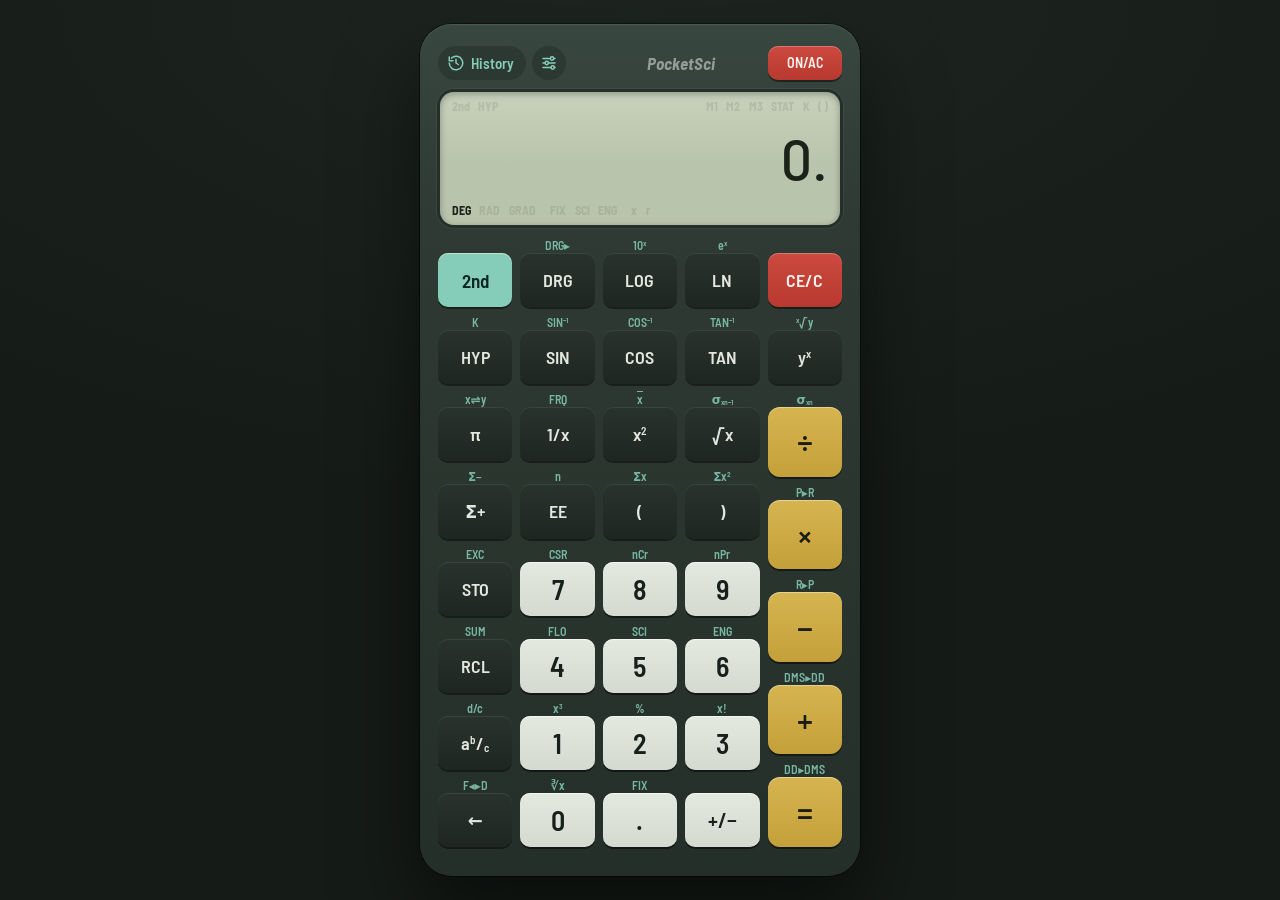
==== commit b4e05ba9: "Add files via upload" ====
--- a/index.html
+++ b/index.html
@@ -2,7 +2,7 @@
 <html lang="en" data-theme="retro">
 <head>
   <meta charset="utf-8">
-  <meta name="viewport" content="width=device-width, initial-scale=1, viewport-fit=cover">
+  <meta name="viewport" content="width=device-width, initial-scale=1, maximum-scale=1, user-scalable=no, viewport-fit=cover">
   <meta name="theme-color" content="#2e3a33">
   <meta name="apple-mobile-web-app-capable" content="yes">
   <meta name="mobile-web-app-capable" content="yes">
@@ -21,7 +21,8 @@
     (function () {
       var r = document.documentElement, s = {};
       try { s = JSON.parse(localStorage.getItem('pocketsci.settings') || '{}'); } catch (e) {}
-      var metas = { retro: '#2e3a33', dark: '#1b1c20', amoled: '#000000', minimal: '#f6f7f8' };
+      var metas = { retro: '#2e3a33', dark: '#1b1c20', amoled: '#000000', base: '#15161a' };
+      if (s.theme === 'minimal') s.theme = 'base'; /* Minimal was replaced by Base */
       var t = metas[s.theme] ? s.theme : 'retro';
       r.setAttribute('data-theme', t);
       if (s.accent && s.accentInk) {
@@ -33,10 +34,23 @@
       if (navigator.standalone || (window.matchMedia && matchMedia('(display-mode: standalone)').matches)) {
         r.classList.add('standalone');
       }
+      (window.pocketSciAppHeight = function () {
+      /* Installed iPhone app only: iOS can report a viewport that is shorter
+         than the screen by the status bar height. Use the real screen height. */
+      var r = document.documentElement;
+      var portrait = window.innerHeight > window.innerWidth;
+      var fullWidth = Math.abs(screen.width - window.innerWidth) < 2;
+      r.style.removeProperty('--app-h');
+      var bodyH = document.body ? document.body.getBoundingClientRect().height : 0;
+      var measured = Math.min(window.innerHeight, r.clientHeight || window.innerHeight, bodyH || Infinity);
+      if (navigator.standalone === true && portrait && fullWidth && screen.height - measured > 1) {
+        r.style.setProperty('--app-h', screen.height + 'px');
+      }
+    })();
     })();
   </script>
-  <link rel="stylesheet" href="style.css">
-  <script src="script.js" defer></script>
+  <link rel="stylesheet" href="style.css?v=5">
+  <script src="script.js?v=5" defer></script>
 </head>
 <body>
   <main class="calc" id="calc" aria-label="PocketSci scientific calculator">
@@ -101,9 +115,9 @@
               <span class="pv" style="--pb:#000;--pl:#000;--pk:#0e0e0e;--po:#b69cff;--pe:#3a3a3a"><span class="pv-lcd"></span><span class="pv-keys"><i></i><i></i><i></i><i></i><i></i><i></i></span></span>
               <span class="theme-name">AMOLED</span>
             </button>
-            <button type="button" class="theme-opt" role="radio" data-theme-opt="minimal">
-              <span class="pv" style="--pb:#f6f7f8;--pl:#fff;--pk:#fff;--po:#5fb3f9;--pe:#dcdde1"><span class="pv-lcd"></span><span class="pv-keys"><i></i><i></i><i></i><i></i><i></i><i></i></span></span>
-              <span class="theme-name">Minimal</span>
+            <button type="button" class="theme-opt" role="radio" data-theme-opt="base">
+              <span class="pv" style="--pb:#15161a;--pl:#0c0d10;--pk:#0270d1;--po:#646665"><span class="pv-lcd"></span><span class="pv-keys"><i></i><i></i><i></i><i></i><i></i><i></i></span></span>
+              <span class="theme-name">Base</span>
             </button>
           </div>
 
--- a/style.css
+++ b/style.css
@@ -1,4 +1,4 @@
-/* PocketSci — themes: Retro (default), Dark, AMOLED, Minimal.
+/* PocketSci — themes: Retro (default), Dark, AMOLED, Base.
    Every colour comes from the theme variables below; the accent can be
    overridden by the user through --user-accent / --user-accent-ink. */
 
@@ -152,71 +152,88 @@
   color-scheme: dark;
 }
 
-[data-theme="minimal"] {
-  --page: #e8e9ec;
-  --page-bg: #e8e9ec;
-  --body-bg: #f6f7f8;
-  --body-solid: #f6f7f8;
-  --calc-shadow: 0 30px 60px rgba(20, 22, 28, 0.12), 0 0 0 1px rgba(20, 22, 28, 0.06);
-  --ink: #1c1d21;
-  --muted: rgba(28, 29, 33, 0.55);
-  --brand-ink: rgba(28, 29, 33, 0.35);
-  --chip-bg: rgba(20, 22, 28, 0.05);
-
-  --accent: var(--user-accent, #5fb3f9);
-  --accent-ink: var(--user-accent-ink, #111111);
-  --accent-text: color-mix(in oklab, var(--accent) 62%, #000);
-
-  --lcd-bg: #ffffff;
-  --lcd-ink: #16171a;
-  --lcd-ghost: rgba(22, 23, 26, 0.07);
-  --lcd-shadow: inset 0 0 0 1px #e1e2e6;
-
-  --k-weight: 500;
-  --k-fn-bg: #eaebee;
-  --k-fn-ink: #1c1d21;
-  --k-fn-shadow: none;
-  --k-num-bg: #ffffff;
-  --k-num-ink: #16171a;
-  --k-num-shadow: inset 0 0 0 1px #e1e2e6;
-  --k-op-bg: color-mix(in oklab, var(--accent) 18%, #ffffff);
-  --k-op-ink: var(--accent-text);
-  --k-op-shadow: none;
-  --k-eq-bg: var(--accent);
-  --k-eq-ink: var(--accent-ink);
-  --k-eq-shadow: none;
-  --k-shift-bg: color-mix(in oklab, var(--accent) 18%, #ffffff);
-  --k-shift-ink: var(--accent-text);
-  --k-shift-shadow: none;
-  --k-clear-bg: #fbe6e3;
-  --k-clear-ink: #b8392f;
-  --k-clear-shadow: none;
-  --k-press: rgba(0, 0, 0, 0.07);
-
-  --sheet-bg: #ffffff;
-  --sheet-edge: 0 0 0 1px #e1e2e6, 0 -10px 30px rgba(20, 22, 28, 0.06);
-  --tile-bg: #f1f2f4;
-  --line: #ececef;
-
-  color-scheme: light;
-}
-
-/* ================= Base ================= */
+[data-theme="base"] {
+  --page: #0b0c0e;
+  --page-bg: #0b0c0e;
+  --body-bg: #15161a;
+  --body-solid: #15161a;
+  --calc-shadow: 0 40px 80px rgba(0, 0, 0, 0.55), 0 0 0 1px rgba(255, 255, 255, 0.06);
+  --ink: #ffffff;
+  --muted: rgba(255, 255, 255, 0.58);
+  --brand-ink: rgba(255, 255, 255, 0.42);
+  --chip-bg: rgba(255, 255, 255, 0.07);
+
+  /* the accent only colours the 2nd labels (and chips, focus rings);
+     the key colours of this theme stay fixed */
+  --accent: var(--user-accent, #147e91);
+  --accent-ink: var(--user-accent-ink, #ffffff);
+  --accent-text: var(--accent);
+
+  --lcd-bg: #0c0d10;
+  --lcd-ink: #ffffff;
+  --lcd-ghost: rgba(255, 255, 255, 0.09);
+  --lcd-shadow: inset 0 1px 4px rgba(0, 0, 0, 0.6), 0 0 0 1px rgba(255, 255, 255, 0.08);
+
+  --k-weight: 600;
+  /* keys the same colour as the body get a thin edge so they stay visible */
+  --k-fn-bg: #15161a;
+  --k-fn-ink: #ffffff;
+  --k-fn-shadow: inset 0 0 0 1px rgba(255, 255, 255, 0.12), 0 1px 0 rgba(0, 0, 0, 0.6);
+  --k-num-bg: #0270d1;
+  --k-num-ink: #ffffff;
+  --k-num-shadow: inset 0 1px 0 rgba(255, 255, 255, 0.14), 0 1px 0 rgba(0, 0, 0, 0.6);
+  --k-op-bg: #646665;
+  --k-op-ink: #ffffff;
+  --k-op-shadow: inset 0 1px 0 rgba(255, 255, 255, 0.12), 0 1px 0 rgba(0, 0, 0, 0.6);
+  --k-eq-bg: var(--k-op-bg);
+  --k-eq-ink: var(--k-op-ink);
+  --k-eq-shadow: var(--k-op-shadow);
+  --k-shift-bg: #0270d1;
+  --k-shift-ink: #ffffff;
+  --k-shift-shadow: var(--k-num-shadow);
+  --k-clear-bg: #15161a;
+  --k-clear-ink: #ffffff;
+  --k-clear-shadow: var(--k-fn-shadow);
+  --k-press: rgba(255, 255, 255, 0.14);
+
+  --sheet-bg: #1e1f24;
+  --sheet-edge: 0 0 0 1px rgba(255, 255, 255, 0.07), 0 -10px 30px rgba(0, 0, 0, 0.3);
+  --tile-bg: rgba(255, 255, 255, 0.06);
+  --line: rgba(255, 255, 255, 0.07);
+
+  color-scheme: dark;
+}
+
+/* ================= Global ================= */
 
 * { box-sizing: border-box; margin: 0; padding: 0; }
 
-html, body { height: 100%; }
+/* The page never scrolls or bounces: only the history list and the
+   settings panel can scroll, and only when their content is too long. */
+html {
+  height: 100%;
+  overscroll-behavior: none;
+}
+body { overflow: hidden; }
 
 html {
   -webkit-text-size-adjust: 100%;
-  touch-action: manipulation;
+  touch-action: pan-x pan-y; /* no pinch zoom, no double-tap zoom */
   background: var(--page);
   --font-ui: "Barlow Semi Condensed", "Arial Narrow", system-ui, -apple-system, sans-serif;
   --font-lcd: "Barlow", system-ui, -apple-system, "Segoe UI", sans-serif;
 }
 
+/* --app-h is the real screen height, measured by script on the installed
+   iPhone app: there, iOS sizes 100%, 100vh and 100dvh without the status
+   bar, which left an empty strip at the bottom of the screen. */
 body {
-  min-height: 100%;
+  position: fixed;
+  top: 0;
+  left: 0;
+  width: 100%;
+  height: 100vh;
+  height: var(--app-h, 100dvh);
   background: var(--page-bg);
   color: var(--ink);
   font-family: var(--font-ui);
@@ -246,8 +263,7 @@
   width: 100%;
   max-width: 480px;
   height: 100vh;
-  height: 100dvh;
-  min-height: 560px;
+  height: var(--app-h, 100dvh);
   margin: 0 auto;
   padding:
     max(env(safe-area-inset-top), 8px)
@@ -268,17 +284,9 @@
   }
 }
 
-/* Light theme in the installed iPhone app: the status bar text is always
-   white, so give it a dark strip to sit on. */
-.standalone[data-theme="minimal"] .calc::before {
-  content: "";
-  position: absolute;
-  top: 0; left: 0; right: 0;
-  height: env(safe-area-inset-top, 0px);
-  background: #1c1d21;
-}
-
 /* ================= Top bar ================= */
+
+.top, .lcd, .pad { touch-action: none; }
 
 .top {
   display: grid;
@@ -585,11 +593,12 @@
 .hint { padding: 0 16px 8px; font-size: 14px; color: var(--muted); }
 
 .hist-list {
+  touch-action: pan-y;
   flex: 1;
   min-height: 0;
   overflow-y: auto;
   -webkit-overflow-scrolling: touch;
-  overscroll-behavior: contain;
+  overscroll-behavior: none;
   list-style: none;
   padding: 0 8px 10px;
 }
@@ -639,11 +648,12 @@
 
 /* Settings */
 .sheet-body {
+  touch-action: pan-y;
   flex: 1;
   min-height: 0;
   overflow-y: auto;
   -webkit-overflow-scrolling: touch;
-  overscroll-behavior: contain;
+  overscroll-behavior: none;
   padding: 2px 16px 18px;
 }
 
@@ -772,6 +782,70 @@
   .key.pressed:hover::after { opacity: 1; }
 }
 
+/* ================= Short screens =================
+   Nothing scrolls any more, so very short screens get a tighter layout. */
+@media (max-height: 640px) {
+  :root:not(.rot-ccw):not(.rot-cw) .top { height: 40px; }
+  :root:not(.rot-ccw):not(.rot-cw) .lcd { margin: 4px 2px 8px; padding: 5px 10px 6px; }
+  :root:not(.rot-ccw):not(.rot-cw) .readout { height: 46px; font-size: min(12vw, 40px); }
+  :root:not(.rot-ccw):not(.rot-cw) .sec { height: 13px; line-height: 13px; font-size: 10.5px; }
+  :root:not(.rot-ccw):not(.rot-cw) .cell { padding-bottom: 4px; }
+  :root:not(.rot-ccw):not(.rot-cw) .key { border-radius: 8px; }
+  :root:not(.rot-ccw):not(.rot-cw) .k-num { font-size: 17px; }
+  :root:not(.rot-ccw):not(.rot-cw) .k-num[data-id="neg"] { font-size: 14px; }
+  :root:not(.rot-ccw):not(.rot-cw) .k-op { font-size: 21px; }
+  :root:not(.rot-ccw):not(.rot-cw) .k-fn,
+  :root:not(.rot-ccw):not(.rot-cw) .k-clear { font-size: 13px; }
+  :root:not(.rot-ccw):not(.rot-cw) .k-shift { font-size: 14px; }
+}
+
+/* ================= Portrait lock =================
+   iPhone web apps cannot lock their orientation, so when a phone is turned
+   sideways the calculator is turned back the other way: it stays upright
+   relative to the phone, like an app locked in portrait. */
+@media (orientation: landscape) and (max-height: 500px) and (pointer: coarse) {
+  .rot-ccw body, .rot-cw body { overflow: hidden; }
+  .rot-ccw .calc, .rot-cw .calc {
+    position: fixed;
+    top: 50%;
+    left: 50%;
+    width: 100vh;
+    width: 100dvh;
+    height: 100vw;
+    height: 100dvw;
+    max-width: none;
+    min-height: 0;
+    margin: 0;
+  }
+  /* phone turned to the left: notch on the left, home bar along the bottom */
+  .rot-ccw .calc {
+    transform: translate(-50%, -50%) rotate(-90deg);
+    padding:
+      max(env(safe-area-inset-left), 8px)
+      12px
+      max(env(safe-area-inset-right), 14px)
+      max(env(safe-area-inset-bottom), 12px);
+  }
+  /* phone turned to the right */
+  .rot-cw .calc {
+    transform: translate(-50%, -50%) rotate(90deg);
+    padding:
+      max(env(safe-area-inset-right), 8px)
+      max(env(safe-area-inset-bottom), 12px)
+      max(env(safe-area-inset-left), 14px)
+      12px;
+  }
+  /* sizes based on the screen height use its width instead */
+  :is(.rot-ccw, .rot-cw) .readout { height: clamp(56px, 10dvw, 90px); font-size: min(13dvh, 7dvw, 58px); }
+  :is(.rot-ccw, .rot-cw) .k-fn,
+  :is(.rot-ccw, .rot-cw) .k-clear { font-size: clamp(14px, 2.3dvw, 18px); }
+  :is(.rot-ccw, .rot-cw) .k-num { font-size: clamp(20px, 3.4dvw, 28px); }
+  :is(.rot-ccw, .rot-cw) .k-num[data-id="neg"] { font-size: clamp(16px, 2.6dvw, 21px); }
+  :is(.rot-ccw, .rot-cw) .k-op { font-size: clamp(24px, 4dvw, 34px); }
+  :is(.rot-ccw, .rot-cw) .k-shift { font-size: clamp(15px, 2.4dvw, 19px); }
+  :is(.rot-ccw, .rot-cw) .top .key { font-size: 14px; }
+}
+
 @media (prefers-reduced-motion: reduce) {
   *, .sheet, .sheet.open { transition: none !important; }
 }
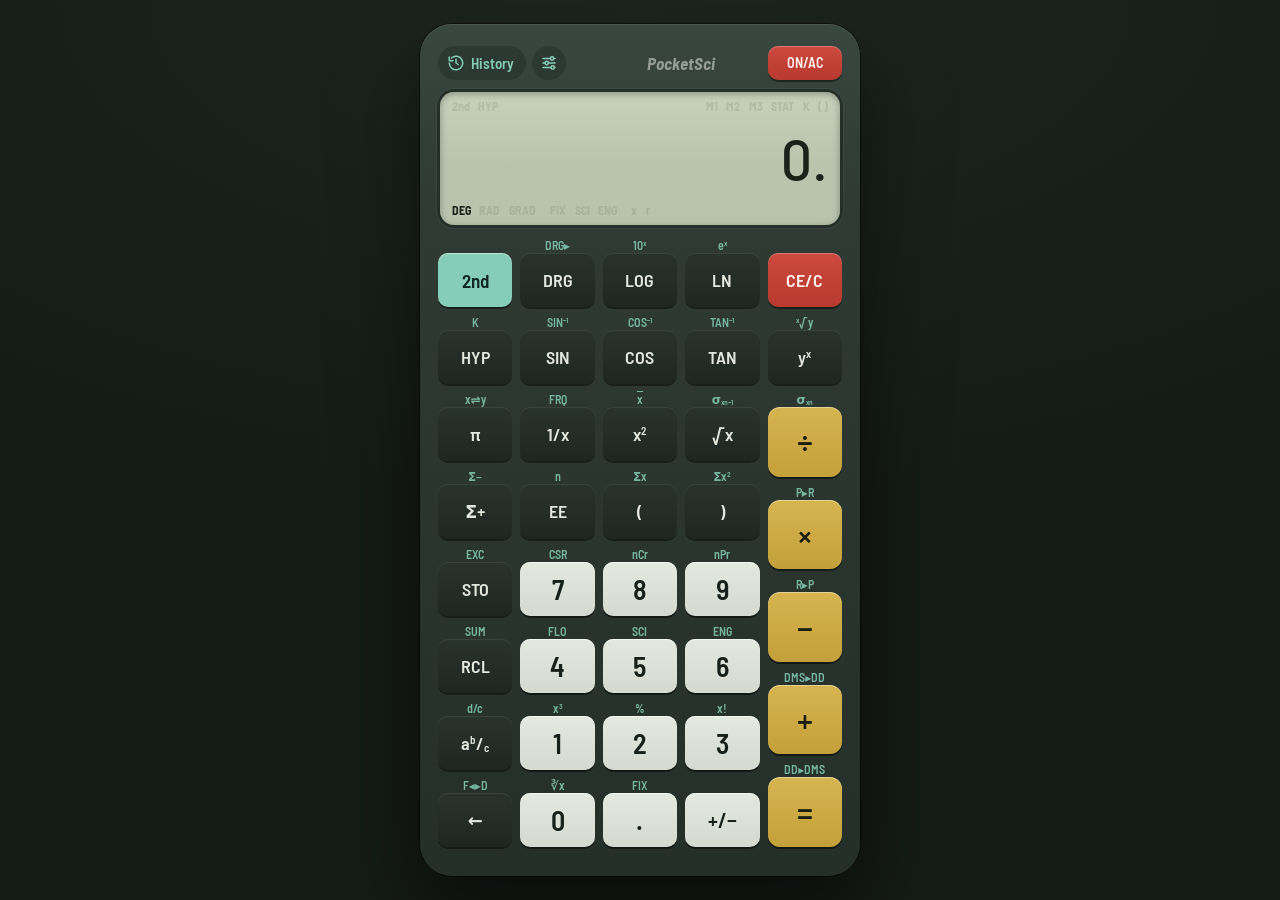
==== commit 3dd4fa1c: "Add files via upload" ====
--- a/index.html
+++ b/index.html
@@ -19,6 +19,7 @@
   <script>
     /* Apply saved appearance before the first paint (no colour flash) */
     (function () {
+      window.pocketSciStart = Date.now();
       var r = document.documentElement, s = {};
       try { s = JSON.parse(localStorage.getItem('pocketsci.settings') || '{}'); } catch (e) {}
       var metas = { retro: '#2e3a33', dark: '#1b1c20', amoled: '#000000', base: '#15161a' };
@@ -49,10 +50,24 @@
     })();
     })();
   </script>
-  <link rel="stylesheet" href="style.css?v=5">
-  <script src="script.js?v=5" defer></script>
+  <link rel="stylesheet" href="style.css?v=7">
+  <script src="script.js?v=7" defer></script>
 </head>
 <body>
+  <!-- Launch screen: the logo is drawn with the colours of the saved theme -->
+  <div class="splash" id="splash" aria-hidden="true">
+    <div class="splash-logo">
+      <div class="sl-lcd"><span>3.14</span></div>
+      <div class="sl-keys">
+        <i class="sl-shift"></i><i class="sl-fn"></i><i class="sl-fn"></i><i class="sl-op"></i>
+        <i class="sl-fn"></i><i class="sl-num"></i><i class="sl-num"></i><i class="sl-op"></i>
+        <i class="sl-fn"></i><i class="sl-num"></i><i class="sl-num"></i><i class="sl-eq"></i>
+      </div>
+    </div>
+    <div class="splash-name">PocketSci</div>
+    <div class="splash-bar"><span></span></div>
+  </div>
+
   <main class="calc" id="calc" aria-label="PocketSci scientific calculator">
     <header class="top">
       <div class="top-left">
--- a/style.css
+++ b/style.css
@@ -214,7 +214,6 @@
   height: 100%;
   overscroll-behavior: none;
 }
-body { overflow: hidden; }
 
 html {
   -webkit-text-size-adjust: 100%;
@@ -224,16 +223,13 @@
   --font-lcd: "Barlow", system-ui, -apple-system, "Segoe UI", sans-serif;
 }
 
-/* --app-h is the real screen height, measured by script on the installed
-   iPhone app: there, iOS sizes 100%, 100vh and 100dvh without the status
-   bar, which left an empty strip at the bottom of the screen. */
+/* The body stays in normal flow (no position: fixed): in the installed
+   iPhone app, iOS clips fixed elements to a viewport that is shorter than
+   the screen by the status bar height, which cut off the bottom keys.
+   Scrolling is blocked by script instead (see script.js). */
 body {
-  position: fixed;
-  top: 0;
-  left: 0;
-  width: 100%;
-  height: 100vh;
-  height: var(--app-h, 100dvh);
+  position: relative;
+  min-height: 100%;
   background: var(--page-bg);
   color: var(--ink);
   font-family: var(--font-ui);
@@ -780,6 +776,111 @@
   .hist-item button:hover { background: var(--tile-bg); }
   .key:hover::after { opacity: 0.45; }
   .key.pressed:hover::after { opacity: 1; }
+}
+
+/* ================= Launch screen =================
+   Shown while the app starts. Every colour comes from the theme variables,
+   so the logo matches the last theme and accent that were selected. */
+.splash {
+  position: absolute;
+  inset: 0;
+  z-index: 50;
+  display: flex;
+  flex-direction: column;
+  align-items: center;
+  justify-content: center;
+  gap: 18px;
+  padding-bottom: 6vh;
+  background: var(--page-bg);
+  transition: opacity 0.35s ease, visibility 0s linear 0.35s;
+  /* safety net: never stays up if the script did not run */
+  animation: splash-away 0.35s ease 4s forwards;
+}
+.splash.hide {
+  opacity: 0;
+  visibility: hidden;
+  pointer-events: none;
+}
+
+.splash-logo {
+  display: flex;
+  flex-direction: column;
+  gap: 10px;
+  width: 128px;
+  height: 128px;
+  padding: 16px;
+  border-radius: 30px;
+  background: var(--body-bg);
+  box-shadow: 0 16px 40px rgba(0, 0, 0, 0.35), inset 0 0 0 1px rgba(255, 255, 255, 0.07);
+  animation: splash-in 0.45s cubic-bezier(0.2, 0.8, 0.2, 1) both;
+}
+
+.sl-lcd {
+  display: flex;
+  align-items: center;
+  justify-content: flex-end;
+  height: 32px;
+  padding: 0 8px;
+  border-radius: 7px;
+  background: var(--lcd-bg);
+  box-shadow: var(--lcd-shadow);
+  color: var(--lcd-ink);
+  font-family: var(--font-lcd);
+  font-size: 19px;
+  font-weight: 500;
+  line-height: 1;
+}
+
+.sl-keys {
+  flex: 1;
+  display: grid;
+  grid-template-columns: repeat(4, 1fr);
+  grid-template-rows: repeat(3, 1fr);
+  gap: 6px;
+}
+.sl-keys i { border-radius: 5px; }
+.sl-shift { background: var(--k-shift-bg); box-shadow: var(--k-shift-shadow); }
+.sl-fn { background: var(--k-fn-bg); box-shadow: var(--k-fn-shadow); }
+.sl-num { background: var(--k-num-bg); box-shadow: var(--k-num-shadow); }
+.sl-op { background: var(--k-op-bg); box-shadow: var(--k-op-shadow); }
+.sl-eq { background: var(--k-eq-bg); box-shadow: var(--k-eq-shadow); }
+
+.splash-name {
+  font-size: 26px;
+  font-weight: 700;
+  font-style: italic;
+  letter-spacing: 0.01em;
+  color: var(--ink);
+  animation: splash-in 0.45s cubic-bezier(0.2, 0.8, 0.2, 1) 0.08s both;
+}
+
+.splash-bar {
+  width: 96px;
+  height: 3px;
+  border-radius: 2px;
+  overflow: hidden;
+  background: var(--chip-bg);
+}
+.splash-bar span {
+  display: block;
+  width: 100%;
+  height: 100%;
+  border-radius: inherit;
+  background: var(--accent);
+  transform-origin: left;
+  animation: splash-load 0.8s ease-out both;
+}
+
+@keyframes splash-in {
+  from { opacity: 0; transform: translateY(8px) scale(0.94); }
+  to { opacity: 1; transform: none; }
+}
+@keyframes splash-load {
+  from { transform: scaleX(0); }
+  to { transform: scaleX(1); }
+}
+@keyframes splash-away {
+  to { opacity: 0; visibility: hidden; pointer-events: none; }
 }
 
 /* ================= Short screens =================
